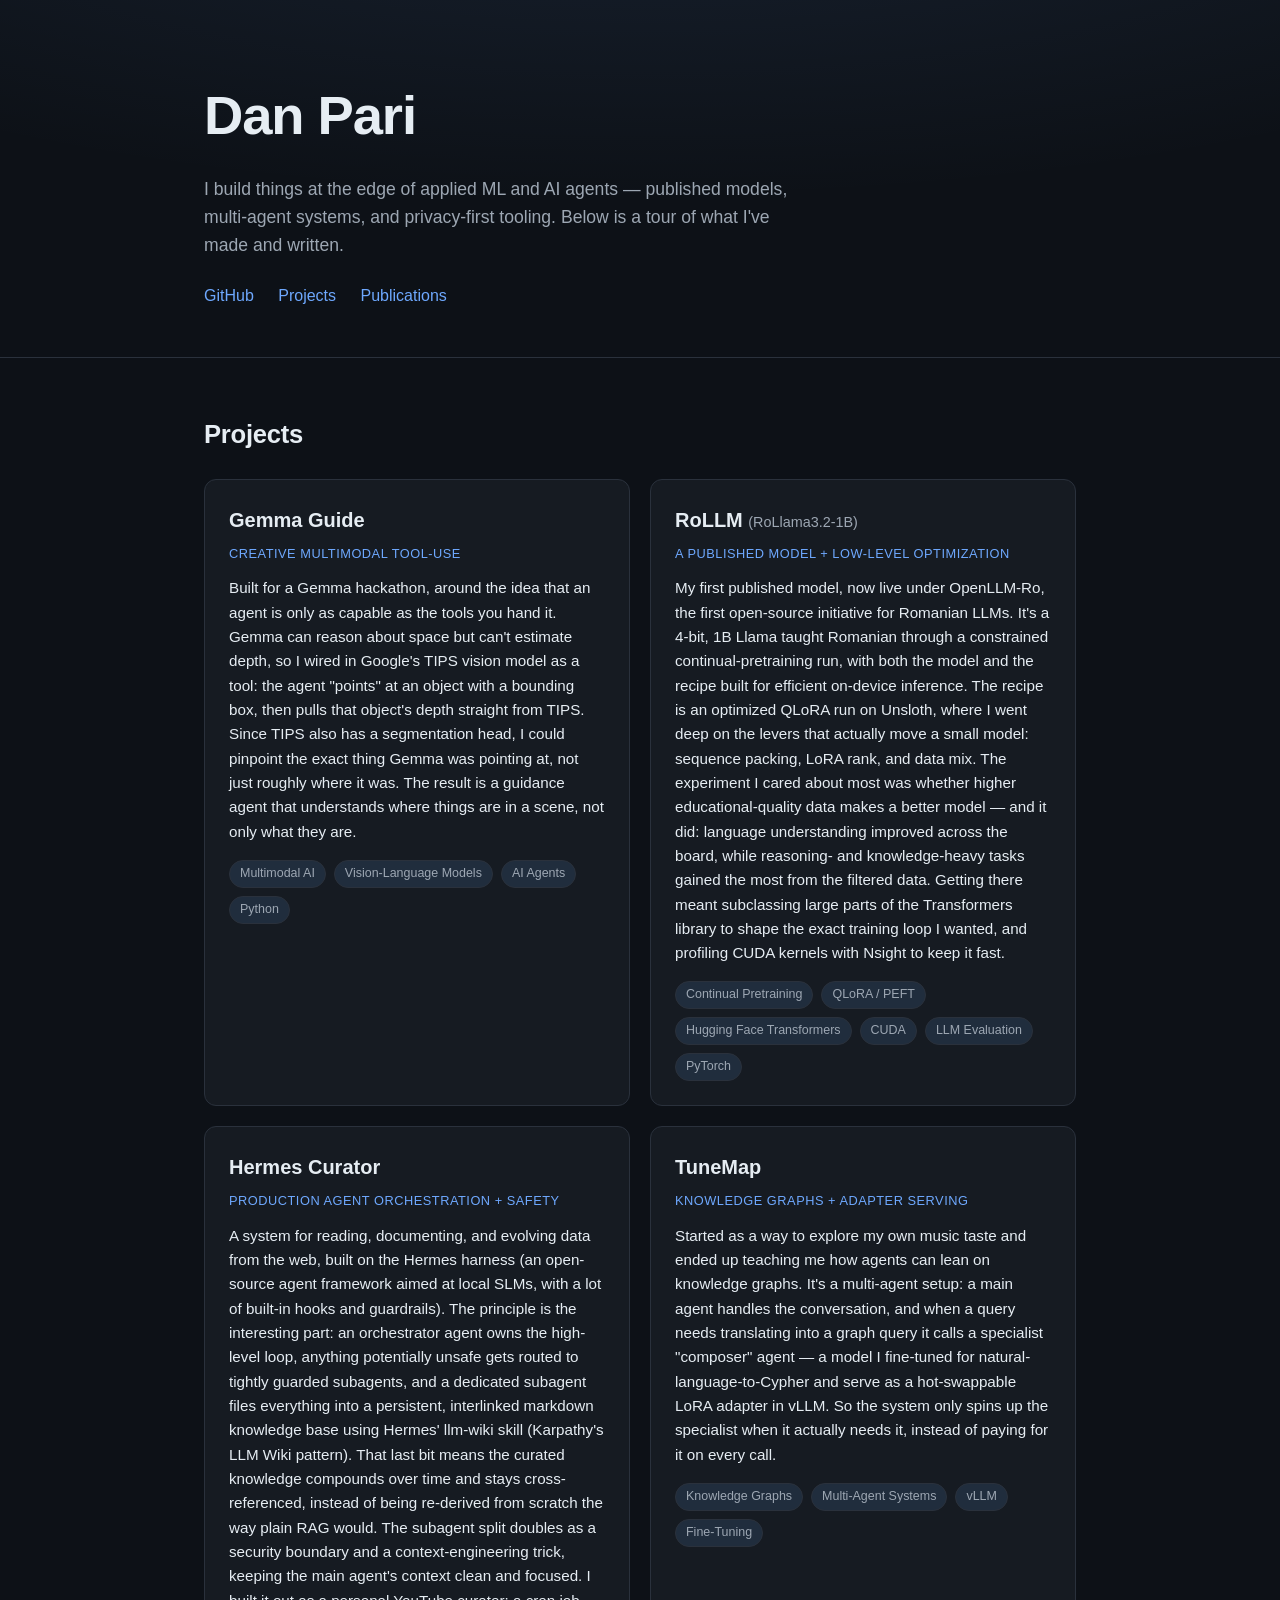
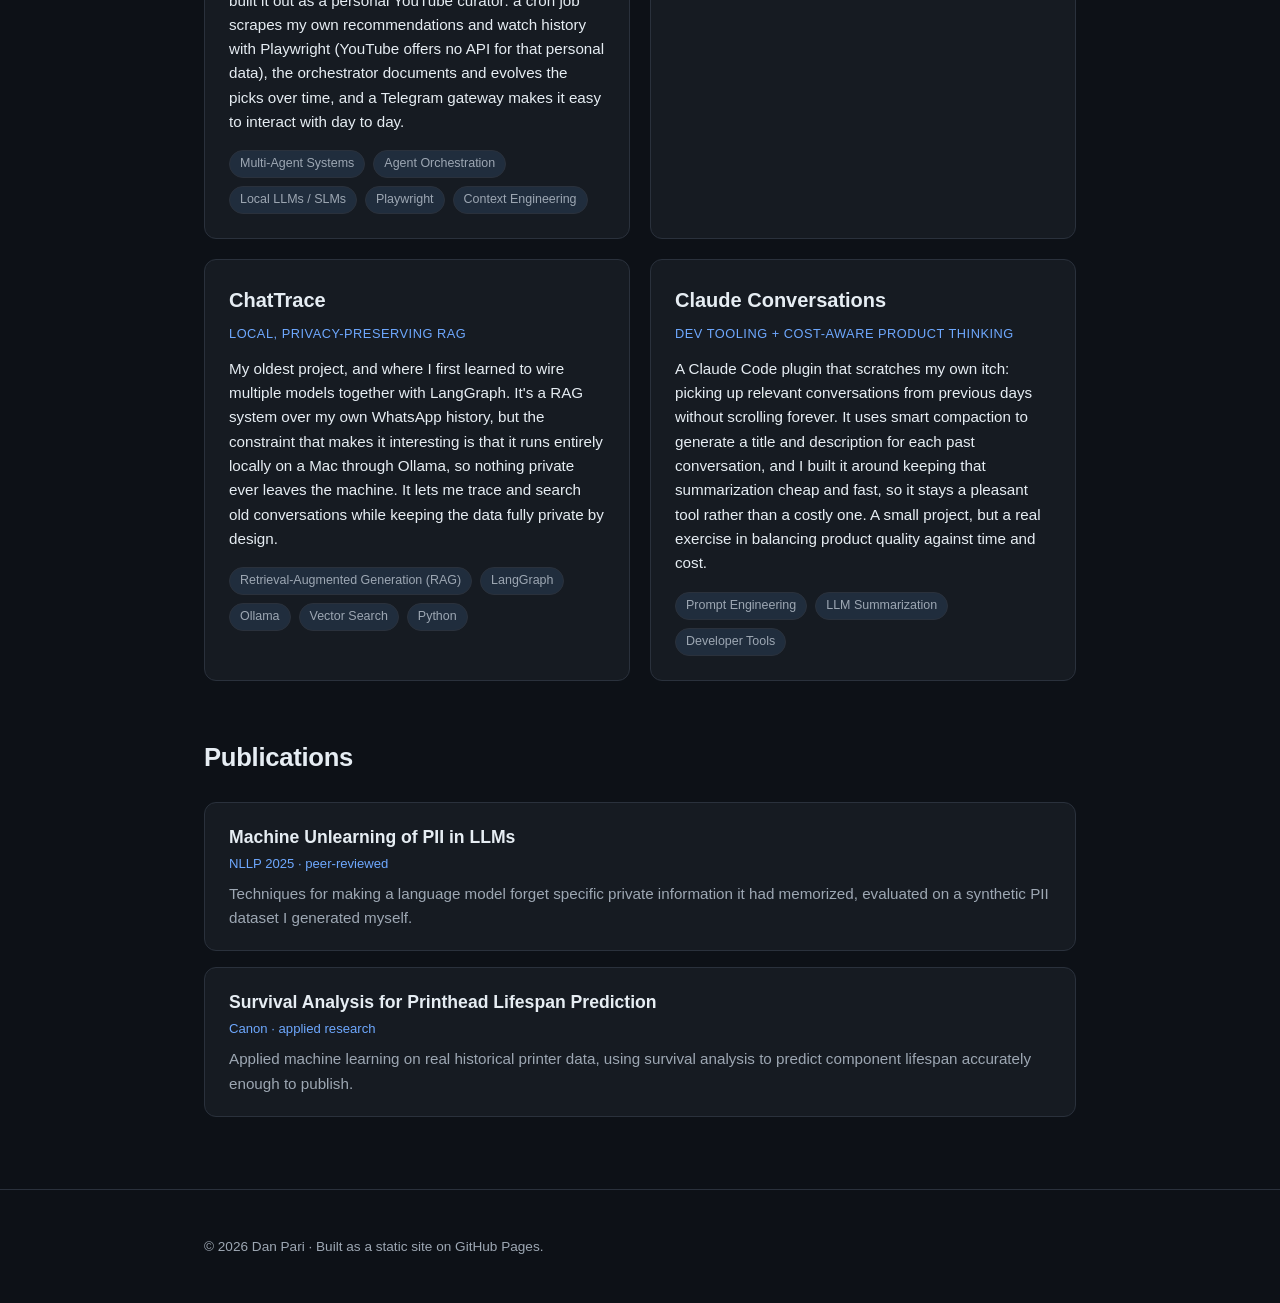
==== index.html @ 2c455055 "Add static GitHub Pages starter site Single-page projects site with header, 6 project cards, and pub" ====
<!doctype html>
<html lang="en">
<head>
  <meta charset="utf-8" />
  <meta name="viewport" content="width=device-width, initial-scale=1" />
  <title>Dan Pari — Projects</title>
  <meta name="description" content="Projects and publications in applied ML, LLMs, and AI agents by Dan Pari." />
  <link rel="preconnect" href="https://fonts.googleapis.com" />
  <link rel="stylesheet" href="style.css" />
</head>
<body>
  <header class="site-header">
    <div class="wrap">
      <h1 class="name">Dan Pari</h1>
      <p class="tagline">
        I build things at the edge of applied ML and AI agents — published models,
        multi-agent systems, and privacy-first tooling. Below is a tour of what I've
        made and written.
      </p>
      <nav class="links">
        <a href="https://github.com/paridanDKE">GitHub</a>
        <a href="#projects">Projects</a>
        <a href="#publications">Publications</a>
      </nav>
    </div>
  </header>

  <main class="wrap">
    <section id="projects">
      <h2 class="section-title">Projects</h2>
      <div class="grid">

        <article class="card">
          <div class="card-head">
            <h3>Gemma Guide</h3>
            <span class="beat">Creative multimodal tool-use</span>
          </div>
          <p>
            Built for a Gemma hackathon, around the idea that an agent is only as
            capable as the tools you hand it. Gemma can reason about space but can't
            estimate depth, so I wired in Google's TIPS vision model as a tool: the
            agent "points" at an object with a bounding box, then pulls that object's
            depth straight from TIPS. Since TIPS also has a segmentation head, I could
            pinpoint the exact thing Gemma was pointing at, not just roughly where it
            was. The result is a guidance agent that understands where things are in a
            scene, not only what they are.
          </p>
          <ul class="tags">
            <li>Multimodal AI</li>
            <li>Vision-Language Models</li>
            <li>AI Agents</li>
            <li>Python</li>
          </ul>
        </article>

        <article class="card">
          <div class="card-head">
            <h3>RoLLM <span class="sub">(RoLlama3.2-1B)</span></h3>
            <span class="beat">A published model + low-level optimization</span>
          </div>
          <p>
            My first published model, now live under OpenLLM-Ro, the first open-source
            initiative for Romanian LLMs. It's a 4-bit, 1B Llama taught Romanian
            through a constrained continual-pretraining run, with both the model and
            the recipe built for efficient on-device inference. The recipe is an
            optimized QLoRA run on Unsloth, where I went deep on the levers that
            actually move a small model: sequence packing, LoRA rank, and data mix.
            The experiment I cared about most was whether higher educational-quality
            data makes a better model — and it did: language understanding improved
            across the board, while reasoning- and knowledge-heavy tasks gained the
            most from the filtered data. Getting there meant subclassing large parts
            of the Transformers library to shape the exact training loop I wanted, and
            profiling CUDA kernels with Nsight to keep it fast.
          </p>
          <ul class="tags">
            <li>Continual Pretraining</li>
            <li>QLoRA / PEFT</li>
            <li>Hugging Face Transformers</li>
            <li>CUDA</li>
            <li>LLM Evaluation</li>
            <li>PyTorch</li>
          </ul>
        </article>

        <article class="card">
          <div class="card-head">
            <h3>Hermes Curator</h3>
            <span class="beat">Production agent orchestration + safety</span>
          </div>
          <p>
            A system for reading, documenting, and evolving data from the web, built
            on the Hermes harness (an open-source agent framework aimed at local SLMs,
            with a lot of built-in hooks and guardrails). The principle is the
            interesting part: an orchestrator agent owns the high-level loop, anything
            potentially unsafe gets routed to tightly guarded subagents, and a
            dedicated subagent files everything into a persistent, interlinked markdown
            knowledge base using Hermes' llm-wiki skill (Karpathy's LLM Wiki pattern).
            That last bit means the curated knowledge compounds over time and stays
            cross-referenced, instead of being re-derived from scratch the way plain
            RAG would. The subagent split doubles as a security boundary and a
            context-engineering trick, keeping the main agent's context clean and
            focused. I built it out as a personal YouTube curator: a cron job scrapes
            my own recommendations and watch history with Playwright (YouTube offers no
            API for that personal data), the orchestrator documents and evolves the
            picks over time, and a Telegram gateway makes it easy to interact with day
            to day.
          </p>
          <ul class="tags">
            <li>Multi-Agent Systems</li>
            <li>Agent Orchestration</li>
            <li>Local LLMs / SLMs</li>
            <li>Playwright</li>
            <li>Context Engineering</li>
          </ul>
        </article>

        <article class="card">
          <div class="card-head">
            <h3>TuneMap</h3>
            <span class="beat">Knowledge graphs + adapter serving</span>
          </div>
          <p>
            Started as a way to explore my own music taste and ended up teaching me how
            agents can lean on knowledge graphs. It's a multi-agent setup: a main agent
            handles the conversation, and when a query needs translating into a graph
            query it calls a specialist "composer" agent — a model I fine-tuned for
            natural-language-to-Cypher and serve as a hot-swappable LoRA adapter in
            vLLM. So the system only spins up the specialist when it actually needs it,
            instead of paying for it on every call.
          </p>
          <ul class="tags">
            <li>Knowledge Graphs</li>
            <li>Multi-Agent Systems</li>
            <li>vLLM</li>
            <li>Fine-Tuning</li>
          </ul>
        </article>

        <article class="card">
          <div class="card-head">
            <h3>ChatTrace</h3>
            <span class="beat">Local, privacy-preserving RAG</span>
          </div>
          <p>
            My oldest project, and where I first learned to wire multiple models
            together with LangGraph. It's a RAG system over my own WhatsApp history,
            but the constraint that makes it interesting is that it runs entirely
            locally on a Mac through Ollama, so nothing private ever leaves the
            machine. It lets me trace and search old conversations while keeping the
            data fully private by design.
          </p>
          <ul class="tags">
            <li>Retrieval-Augmented Generation (RAG)</li>
            <li>LangGraph</li>
            <li>Ollama</li>
            <li>Vector Search</li>
            <li>Python</li>
          </ul>
        </article>

        <article class="card">
          <div class="card-head">
            <h3>Claude Conversations</h3>
            <span class="beat">Dev tooling + cost-aware product thinking</span>
          </div>
          <p>
            A Claude Code plugin that scratches my own itch: picking up relevant
            conversations from previous days without scrolling forever. It uses smart
            compaction to generate a title and description for each past conversation,
            and I built it around keeping that summarization cheap and fast, so it
            stays a pleasant tool rather than a costly one. A small project, but a real
            exercise in balancing product quality against time and cost.
          </p>
          <ul class="tags">
            <li>Prompt Engineering</li>
            <li>LLM Summarization</li>
            <li>Developer Tools</li>
          </ul>
        </article>

      </div>
    </section>

    <section id="publications">
      <h2 class="section-title">Publications</h2>
      <div class="pub-list">
        <article class="pub">
          <h3>Machine Unlearning of PII in LLMs</h3>
          <span class="venue">NLLP 2025 · peer-reviewed</span>
          <p>
            Techniques for making a language model forget specific private information
            it had memorized, evaluated on a synthetic PII dataset I generated myself.
          </p>
        </article>
        <article class="pub">
          <h3>Survival Analysis for Printhead Lifespan Prediction</h3>
          <span class="venue">Canon · applied research</span>
          <p>
            Applied machine learning on real historical printer data, using survival
            analysis to predict component lifespan accurately enough to publish.
          </p>
        </article>
      </div>
    </section>
  </main>

  <footer class="site-footer">
    <div class="wrap">
      <p>© <span id="year"></span> Dan Pari · Built as a static site on GitHub Pages.</p>
    </div>
  </footer>

  <script>
    document.getElementById("year").textContent = new Date().getFullYear();
  </script>
</body>
</html>
---- style.css ----
:root {
  --bg: #0d1117;
  --surface: #161b22;
  --surface-hover: #1c232c;
  --border: #2a313c;
  --text: #e6edf3;
  --muted: #9da7b3;
  --accent: #6ea8fe;
  --accent-soft: rgba(110, 168, 254, 0.12);
  --radius: 12px;
  --maxw: 920px;
}

* { box-sizing: border-box; }

html { scroll-behavior: smooth; }

body {
  margin: 0;
  background: var(--bg);
  color: var(--text);
  font-family: -apple-system, BlinkMacSystemFont, "Segoe UI", Roboto, Helvetica,
    Arial, sans-serif;
  line-height: 1.6;
  -webkit-font-smoothing: antialiased;
}

.wrap {
  max-width: var(--maxw);
  margin: 0 auto;
  padding: 0 24px;
}

/* Header */
.site-header {
  padding: 72px 0 48px;
  border-bottom: 1px solid var(--border);
  background: radial-gradient(
    1200px 400px at 50% -200px,
    var(--accent-soft),
    transparent
  );
}

.name {
  font-size: clamp(2.2rem, 6vw, 3.4rem);
  margin: 0 0 16px;
  letter-spacing: -0.02em;
}

.tagline {
  font-size: 1.1rem;
  color: var(--muted);
  max-width: 60ch;
  margin: 0 0 24px;
}

.links a {
  color: var(--accent);
  text-decoration: none;
  margin-right: 20px;
  font-weight: 500;
  border-bottom: 1px solid transparent;
  transition: border-color 0.15s;
}
.links a:hover { border-color: var(--accent); }

/* Sections */
.section-title {
  font-size: 1.6rem;
  margin: 56px 0 24px;
  letter-spacing: -0.01em;
}

/* Project grid */
.grid {
  display: grid;
  grid-template-columns: repeat(auto-fill, minmax(380px, 1fr));
  gap: 20px;
}

.card {
  background: var(--surface);
  border: 1px solid var(--border);
  border-radius: var(--radius);
  padding: 24px;
  transition: transform 0.15s, border-color 0.15s, background 0.15s;
}
.card:hover {
  transform: translateY(-3px);
  border-color: var(--accent);
  background: var(--surface-hover);
}

.card-head h3 {
  margin: 0 0 4px;
  font-size: 1.25rem;
}
.card-head h3 .sub {
  font-weight: 400;
  color: var(--muted);
  font-size: 0.9rem;
}

.beat {
  display: inline-block;
  font-size: 0.8rem;
  color: var(--accent);
  text-transform: uppercase;
  letter-spacing: 0.04em;
  margin-bottom: 12px;
}

.card p {
  font-size: 0.95rem;
  color: var(--text);
  margin: 0 0 16px;
}

.tags {
  list-style: none;
  padding: 0;
  margin: 0;
  display: flex;
  flex-wrap: wrap;
  gap: 8px;
}
.tags li {
  font-size: 0.78rem;
  color: var(--muted);
  background: var(--accent-soft);
  border: 1px solid var(--border);
  padding: 3px 10px;
  border-radius: 999px;
}

/* Publications */
.pub-list {
  display: flex;
  flex-direction: column;
  gap: 16px;
}
.pub {
  background: var(--surface);
  border: 1px solid var(--border);
  border-radius: var(--radius);
  padding: 20px 24px;
}
.pub h3 { margin: 0 0 2px; font-size: 1.1rem; }
.venue {
  display: block;
  font-size: 0.82rem;
  color: var(--accent);
  margin-bottom: 8px;
}
.pub p { margin: 0; font-size: 0.95rem; color: var(--muted); }

/* Footer */
.site-footer {
  margin-top: 72px;
  padding: 32px 0;
  border-top: 1px solid var(--border);
  color: var(--muted);
  font-size: 0.85rem;
}

@media (max-width: 640px) {
  .grid { grid-template-columns: 1fr; }
  .site-header { padding: 48px 0 32px; }
}
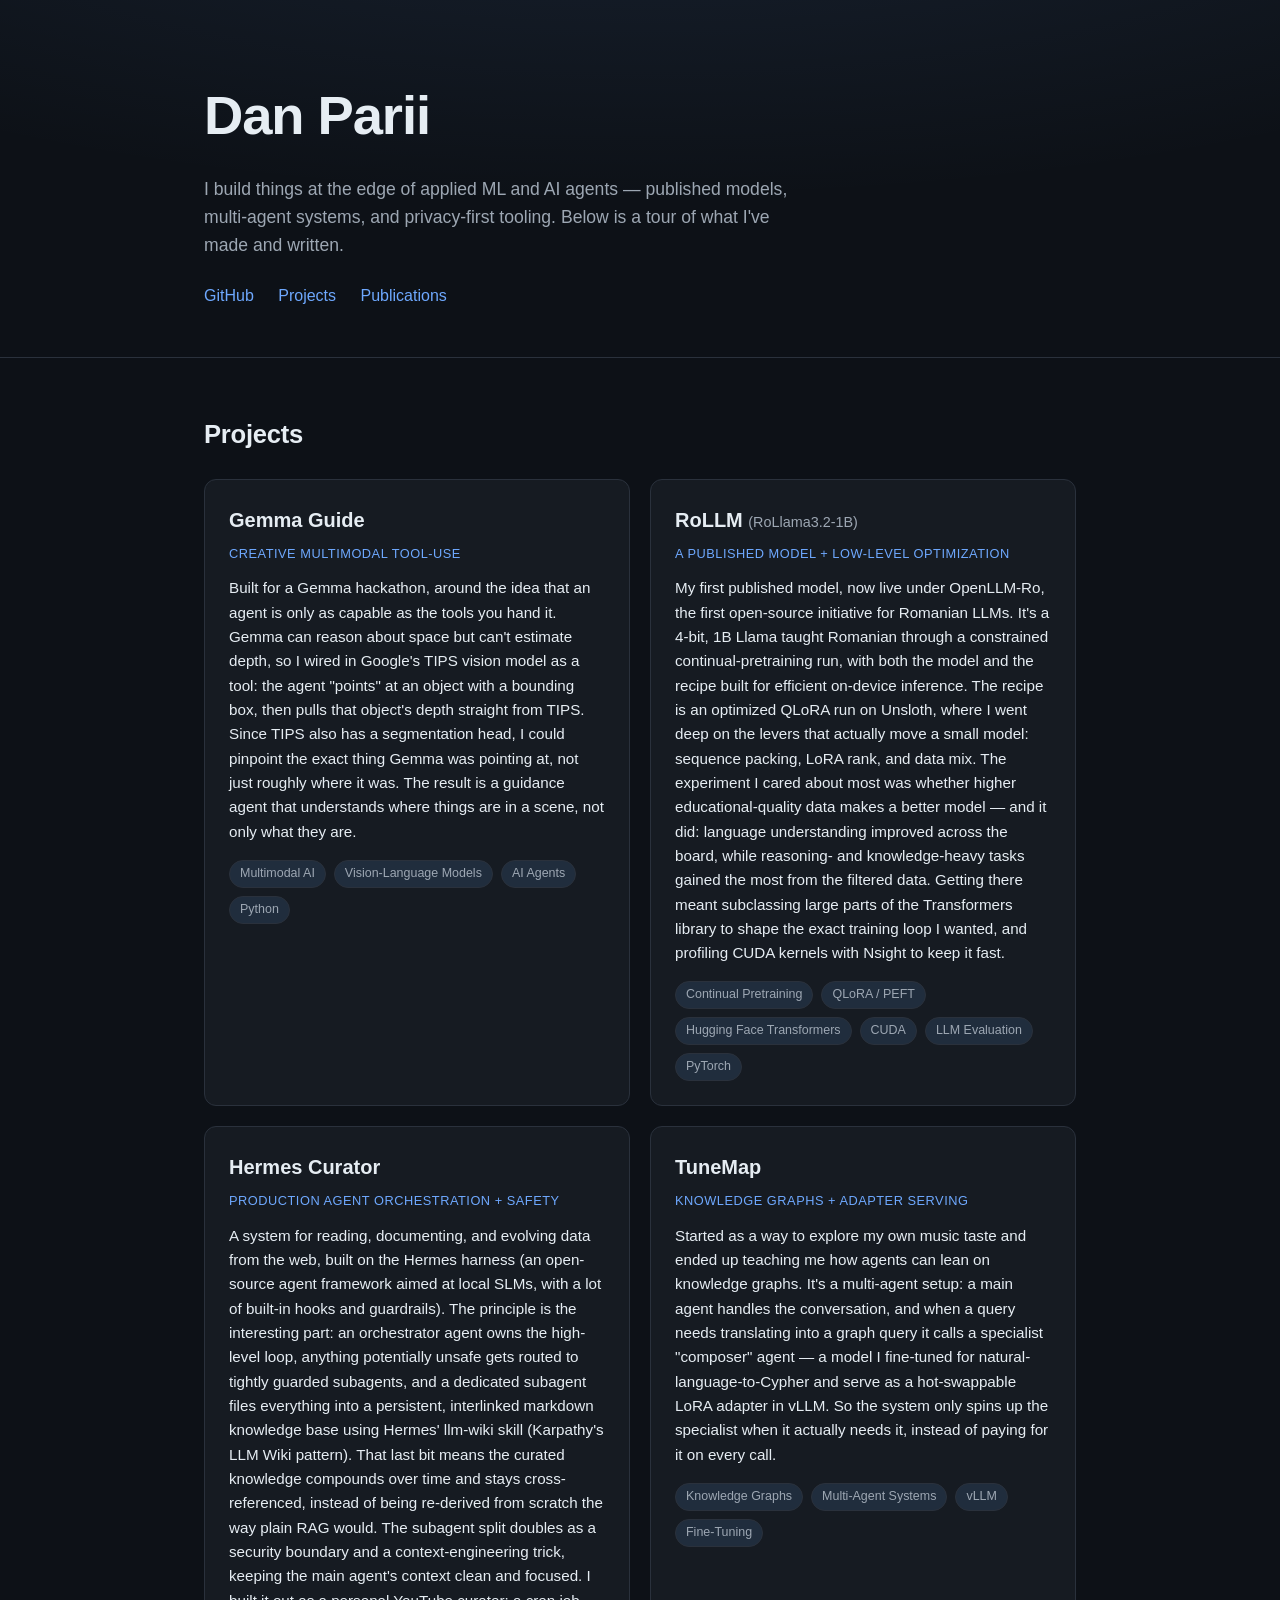
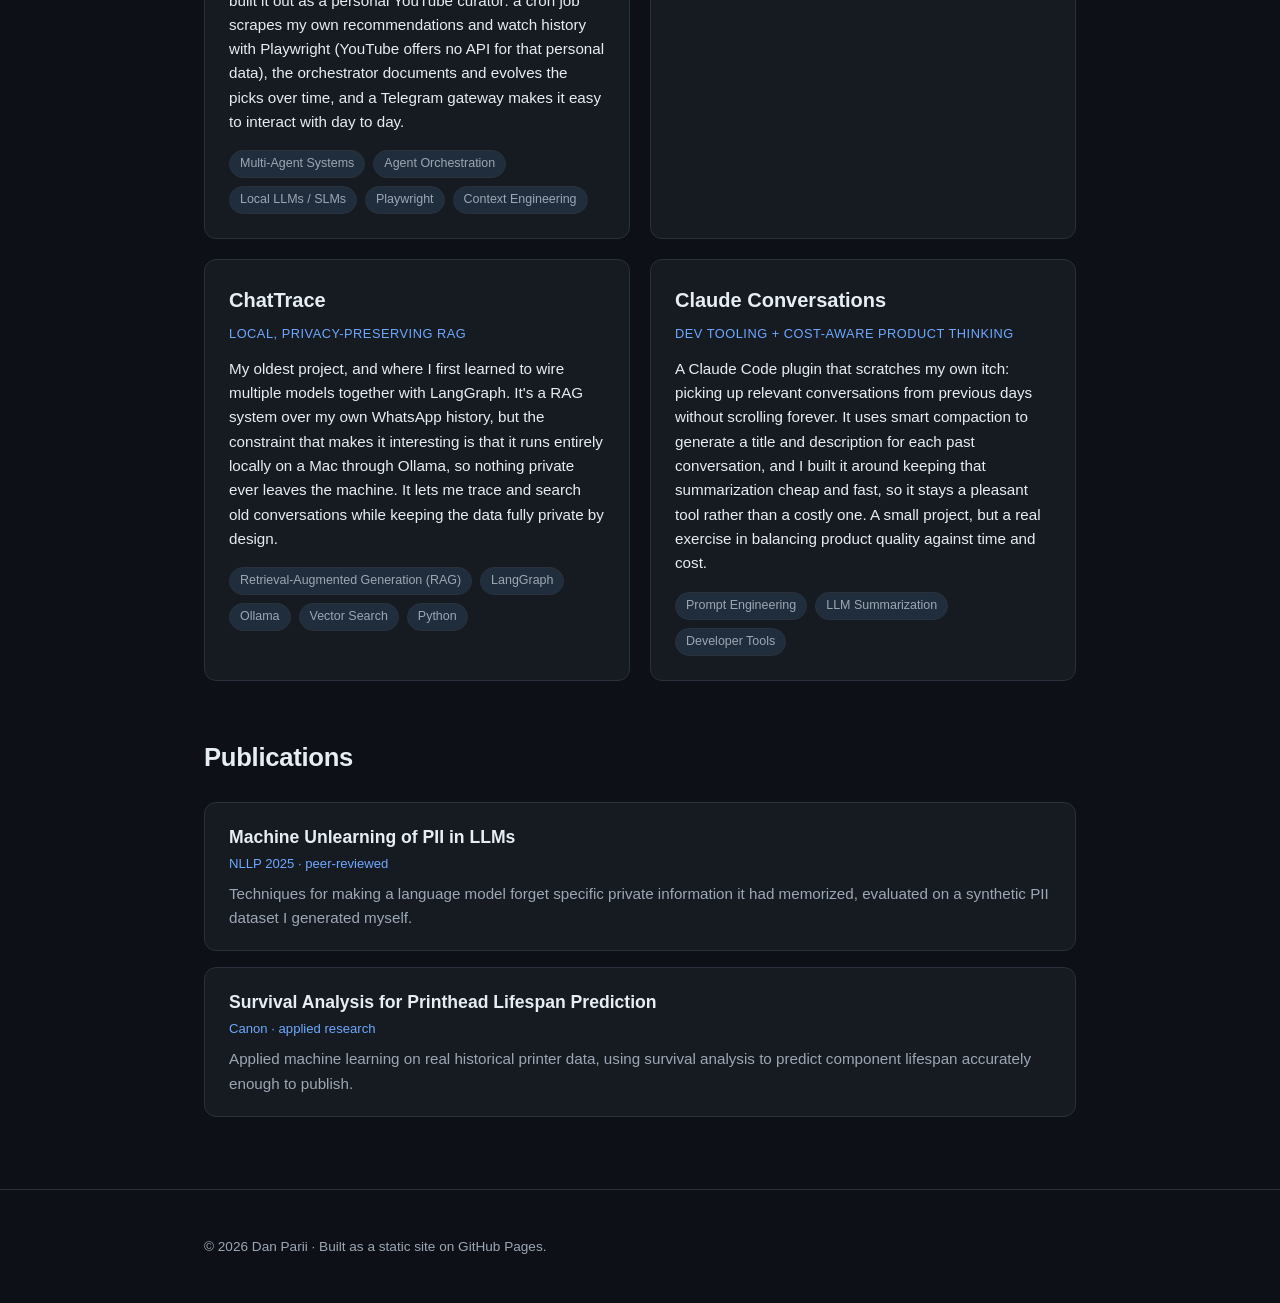
==== commit 90d28777: "." ====
--- a/index.html
+++ b/index.html
@@ -3,22 +3,22 @@
 <head>
   <meta charset="utf-8" />
   <meta name="viewport" content="width=device-width, initial-scale=1" />
-  <title>Dan Pari — Projects</title>
-  <meta name="description" content="Projects and publications in applied ML, LLMs, and AI agents by Dan Pari." />
+  <title>Dan Parii — Projects</title>
+  <meta name="description" content="Projects and publications in applied ML, LLMs, and AI agents by Dan Parii." />
   <link rel="preconnect" href="https://fonts.googleapis.com" />
   <link rel="stylesheet" href="style.css" />
 </head>
 <body>
   <header class="site-header">
     <div class="wrap">
-      <h1 class="name">Dan Pari</h1>
+      <h1 class="name">Dan Parii</h1>
       <p class="tagline">
         I build things at the edge of applied ML and AI agents — published models,
         multi-agent systems, and privacy-first tooling. Below is a tour of what I've
         made and written.
       </p>
       <nav class="links">
-        <a href="https://github.com/paridanDKE">GitHub</a>
+        <a href="https://github.com/pariidanDKE">GitHub</a>
         <a href="#projects">Projects</a>
         <a href="#publications">Publications</a>
       </nav>
@@ -206,7 +206,7 @@
 
   <footer class="site-footer">
     <div class="wrap">
-      <p>© <span id="year"></span> Dan Pari · Built as a static site on GitHub Pages.</p>
+      <p>© <span id="year"></span> Dan Parii · Built as a static site on GitHub Pages.</p>
     </div>
   </footer>
 
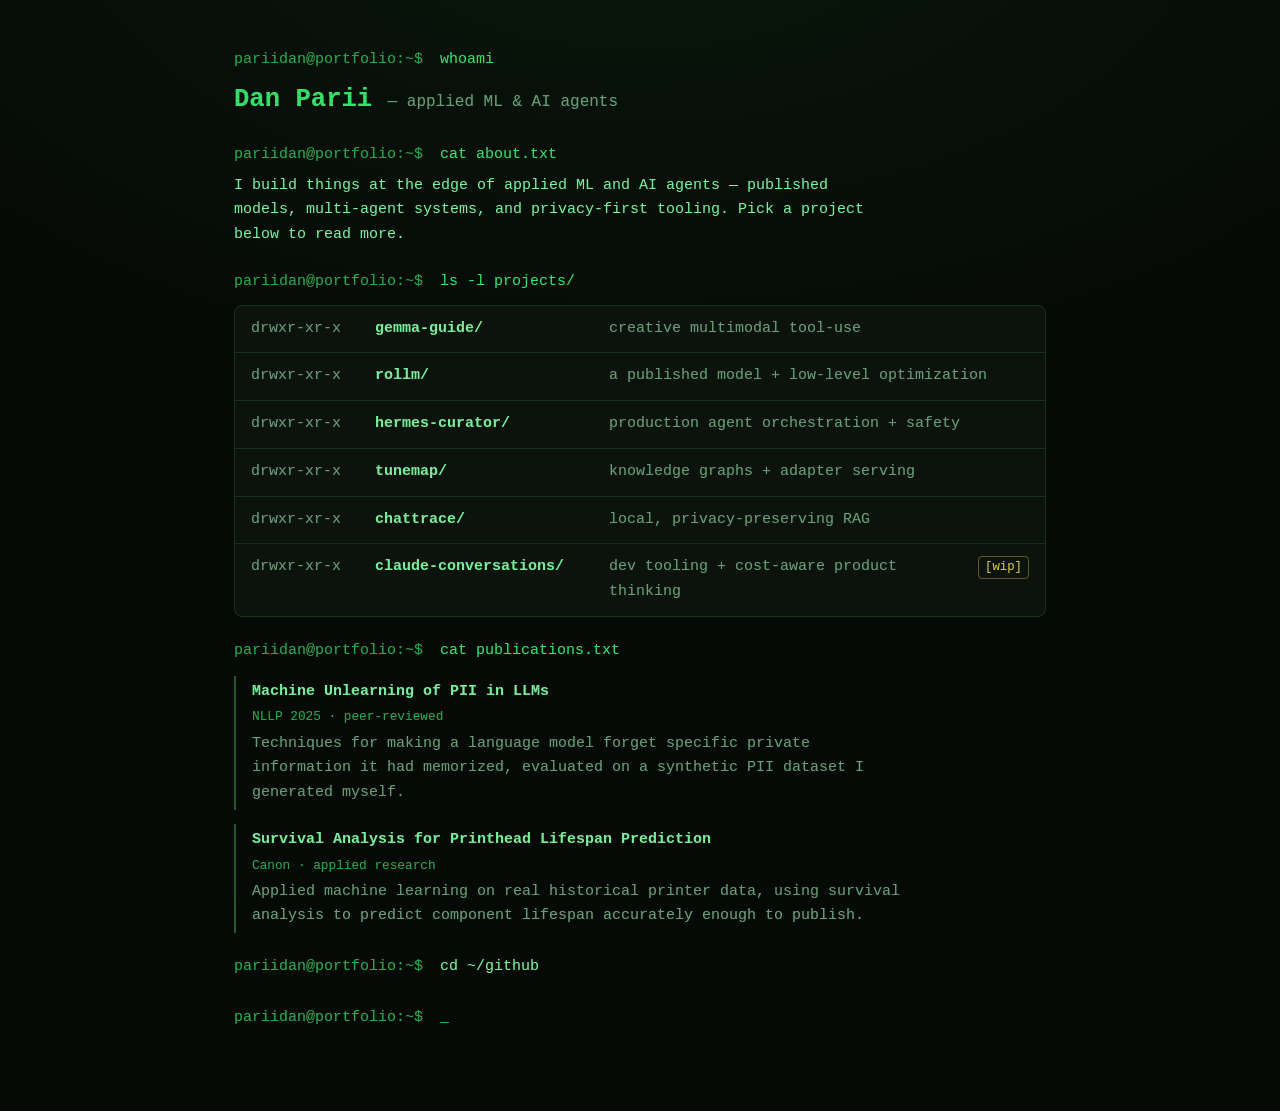
==== commit a485c426: "- v1 personal website" ====
--- a/index.html
+++ b/index.html
@@ -3,215 +3,61 @@
 <head>
   <meta charset="utf-8" />
   <meta name="viewport" content="width=device-width, initial-scale=1" />
-  <title>Dan Parii — Projects</title>
+  <title>Dan Parii — ~/projects</title>
   <meta name="description" content="Projects and publications in applied ML, LLMs, and AI agents by Dan Parii." />
-  <link rel="preconnect" href="https://fonts.googleapis.com" />
   <link rel="stylesheet" href="style.css" />
 </head>
-<body>
-  <header class="site-header">
-    <div class="wrap">
-      <h1 class="name">Dan Parii</h1>
-      <p class="tagline">
-        I build things at the edge of applied ML and AI agents — published models,
-        multi-agent systems, and privacy-first tooling. Below is a tour of what I've
-        made and written.
-      </p>
-      <nav class="links">
-        <a href="https://github.com/pariidanDKE">GitHub</a>
-        <a href="#projects">Projects</a>
-        <a href="#publications">Publications</a>
-      </nav>
+<body class="crt">
+  <div class="scanlines" aria-hidden="true"></div>
+
+<main class="terminal">
+
+  <div class="term-line"><span class="prompt">pariidan@portfolio:~$</span> whoami</div>
+  <div class="term-out name">Dan Parii <span class="muted">&mdash; applied ML &amp; AI agents</span></div>
+
+  <div class="term-line"><span class="prompt">pariidan@portfolio:~$</span> cat about.txt</div>
+  <div class="term-out">I build things at the edge of applied ML and AI agents &mdash; published
+  models, multi-agent systems, and privacy-first tooling. Pick a project below to read more.</div>
+
+  <div class="term-line"><span class="prompt">pariidan@portfolio:~$</span> ls -l projects/</div>
+  <div class="listing">
+    <a class="entry" href="projects/gemma-guide.html">
+      <span class="perm">drwxr-xr-x</span><span class="dir">gemma-guide/</span><span class="beat">creative multimodal tool-use</span>
+    </a>
+    <a class="entry" href="projects/rollm.html">
+      <span class="perm">drwxr-xr-x</span><span class="dir">rollm/</span><span class="beat">a published model + low-level optimization</span>
+    </a>
+    <a class="entry" href="projects/hermes-curator.html">
+      <span class="perm">drwxr-xr-x</span><span class="dir">hermes-curator/</span><span class="beat">production agent orchestration + safety</span>
+    </a>
+    <a class="entry" href="projects/tunemap.html">
+      <span class="perm">drwxr-xr-x</span><span class="dir">tunemap/</span><span class="beat">knowledge graphs + adapter serving</span>
+    </a>
+    <a class="entry" href="projects/chattrace.html">
+      <span class="perm">drwxr-xr-x</span><span class="dir">chattrace/</span><span class="beat">local, privacy-preserving RAG</span>
+    </a>
+    <a class="entry" href="projects/claude-conversations.html">
+      <span class="perm">drwxr-xr-x</span><span class="dir">claude-conversations/</span><span class="beat">dev tooling + cost-aware product thinking</span><span class="wip">[wip]</span>
+    </a>
+  </div>
+
+  <div class="term-line"><span class="prompt">pariidan@portfolio:~$</span> cat publications.txt</div>
+  <div class="pubs">
+    <div class="pub">
+      <div class="pub-title"><a href="https://github.com/pariidanDKE/Toward-Practical-PII-Unlearning">Machine Unlearning of PII in LLMs</a></div>
+      <div class="pub-venue">NLLP 2025 · peer-reviewed</div>
+      <div class="pub-desc">Techniques for making a language model forget specific private information it had memorized, evaluated on a synthetic PII dataset I generated myself.</div>
     </div>
-  </header>
+    <div class="pub">
+      <div class="pub-title">Survival Analysis for Printhead Lifespan Prediction</div>
+      <div class="pub-venue">Canon · applied research</div>
+      <div class="pub-desc">Applied machine learning on real historical printer data, using survival analysis to predict component lifespan accurately enough to publish.</div>
+    </div>
+  </div>
 
-  <main class="wrap">
-    <section id="projects">
-      <h2 class="section-title">Projects</h2>
-      <div class="grid">
+  <div class="term-line"><span class="prompt">pariidan@portfolio:~$</span> <a class="ext" href="https://github.com/pariidanDKE">cd ~/github</a></div>
+  <div class="term-line cursor"><span class="prompt">pariidan@portfolio:~$</span> <span class="blink">_</span></div>
 
-        <article class="card">
-          <div class="card-head">
-            <h3>Gemma Guide</h3>
-            <span class="beat">Creative multimodal tool-use</span>
-          </div>
-          <p>
-            Built for a Gemma hackathon, around the idea that an agent is only as
-            capable as the tools you hand it. Gemma can reason about space but can't
-            estimate depth, so I wired in Google's TIPS vision model as a tool: the
-            agent "points" at an object with a bounding box, then pulls that object's
-            depth straight from TIPS. Since TIPS also has a segmentation head, I could
-            pinpoint the exact thing Gemma was pointing at, not just roughly where it
-            was. The result is a guidance agent that understands where things are in a
-            scene, not only what they are.
-          </p>
-          <ul class="tags">
-            <li>Multimodal AI</li>
-            <li>Vision-Language Models</li>
-            <li>AI Agents</li>
-            <li>Python</li>
-          </ul>
-        </article>
-
-        <article class="card">
-          <div class="card-head">
-            <h3>RoLLM <span class="sub">(RoLlama3.2-1B)</span></h3>
-            <span class="beat">A published model + low-level optimization</span>
-          </div>
-          <p>
-            My first published model, now live under OpenLLM-Ro, the first open-source
-            initiative for Romanian LLMs. It's a 4-bit, 1B Llama taught Romanian
-            through a constrained continual-pretraining run, with both the model and
-            the recipe built for efficient on-device inference. The recipe is an
-            optimized QLoRA run on Unsloth, where I went deep on the levers that
-            actually move a small model: sequence packing, LoRA rank, and data mix.
-            The experiment I cared about most was whether higher educational-quality
-            data makes a better model — and it did: language understanding improved
-            across the board, while reasoning- and knowledge-heavy tasks gained the
-            most from the filtered data. Getting there meant subclassing large parts
-            of the Transformers library to shape the exact training loop I wanted, and
-            profiling CUDA kernels with Nsight to keep it fast.
-          </p>
-          <ul class="tags">
-            <li>Continual Pretraining</li>
-            <li>QLoRA / PEFT</li>
-            <li>Hugging Face Transformers</li>
-            <li>CUDA</li>
-            <li>LLM Evaluation</li>
-            <li>PyTorch</li>
-          </ul>
-        </article>
-
-        <article class="card">
-          <div class="card-head">
-            <h3>Hermes Curator</h3>
-            <span class="beat">Production agent orchestration + safety</span>
-          </div>
-          <p>
-            A system for reading, documenting, and evolving data from the web, built
-            on the Hermes harness (an open-source agent framework aimed at local SLMs,
-            with a lot of built-in hooks and guardrails). The principle is the
-            interesting part: an orchestrator agent owns the high-level loop, anything
-            potentially unsafe gets routed to tightly guarded subagents, and a
-            dedicated subagent files everything into a persistent, interlinked markdown
-            knowledge base using Hermes' llm-wiki skill (Karpathy's LLM Wiki pattern).
-            That last bit means the curated knowledge compounds over time and stays
-            cross-referenced, instead of being re-derived from scratch the way plain
-            RAG would. The subagent split doubles as a security boundary and a
-            context-engineering trick, keeping the main agent's context clean and
-            focused. I built it out as a personal YouTube curator: a cron job scrapes
-            my own recommendations and watch history with Playwright (YouTube offers no
-            API for that personal data), the orchestrator documents and evolves the
-            picks over time, and a Telegram gateway makes it easy to interact with day
-            to day.
-          </p>
-          <ul class="tags">
-            <li>Multi-Agent Systems</li>
-            <li>Agent Orchestration</li>
-            <li>Local LLMs / SLMs</li>
-            <li>Playwright</li>
-            <li>Context Engineering</li>
-          </ul>
-        </article>
-
-        <article class="card">
-          <div class="card-head">
-            <h3>TuneMap</h3>
-            <span class="beat">Knowledge graphs + adapter serving</span>
-          </div>
-          <p>
-            Started as a way to explore my own music taste and ended up teaching me how
-            agents can lean on knowledge graphs. It's a multi-agent setup: a main agent
-            handles the conversation, and when a query needs translating into a graph
-            query it calls a specialist "composer" agent — a model I fine-tuned for
-            natural-language-to-Cypher and serve as a hot-swappable LoRA adapter in
-            vLLM. So the system only spins up the specialist when it actually needs it,
-            instead of paying for it on every call.
-          </p>
-          <ul class="tags">
-            <li>Knowledge Graphs</li>
-            <li>Multi-Agent Systems</li>
-            <li>vLLM</li>
-            <li>Fine-Tuning</li>
-          </ul>
-        </article>
-
-        <article class="card">
-          <div class="card-head">
-            <h3>ChatTrace</h3>
-            <span class="beat">Local, privacy-preserving RAG</span>
-          </div>
-          <p>
-            My oldest project, and where I first learned to wire multiple models
-            together with LangGraph. It's a RAG system over my own WhatsApp history,
-            but the constraint that makes it interesting is that it runs entirely
-            locally on a Mac through Ollama, so nothing private ever leaves the
-            machine. It lets me trace and search old conversations while keeping the
-            data fully private by design.
-          </p>
-          <ul class="tags">
-            <li>Retrieval-Augmented Generation (RAG)</li>
-            <li>LangGraph</li>
-            <li>Ollama</li>
-            <li>Vector Search</li>
-            <li>Python</li>
-          </ul>
-        </article>
-
-        <article class="card">
-          <div class="card-head">
-            <h3>Claude Conversations</h3>
-            <span class="beat">Dev tooling + cost-aware product thinking</span>
-          </div>
-          <p>
-            A Claude Code plugin that scratches my own itch: picking up relevant
-            conversations from previous days without scrolling forever. It uses smart
-            compaction to generate a title and description for each past conversation,
-            and I built it around keeping that summarization cheap and fast, so it
-            stays a pleasant tool rather than a costly one. A small project, but a real
-            exercise in balancing product quality against time and cost.
-          </p>
-          <ul class="tags">
-            <li>Prompt Engineering</li>
-            <li>LLM Summarization</li>
-            <li>Developer Tools</li>
-          </ul>
-        </article>
-
-      </div>
-    </section>
-
-    <section id="publications">
-      <h2 class="section-title">Publications</h2>
-      <div class="pub-list">
-        <article class="pub">
-          <h3>Machine Unlearning of PII in LLMs</h3>
-          <span class="venue">NLLP 2025 · peer-reviewed</span>
-          <p>
-            Techniques for making a language model forget specific private information
-            it had memorized, evaluated on a synthetic PII dataset I generated myself.
-          </p>
-        </article>
-        <article class="pub">
-          <h3>Survival Analysis for Printhead Lifespan Prediction</h3>
-          <span class="venue">Canon · applied research</span>
-          <p>
-            Applied machine learning on real historical printer data, using survival
-            analysis to predict component lifespan accurately enough to publish.
-          </p>
-        </article>
-      </div>
-    </section>
-  </main>
-
-  <footer class="site-footer">
-    <div class="wrap">
-      <p>© <span id="year"></span> Dan Parii · Built as a static site on GitHub Pages.</p>
-    </div>
-  </footer>
-
-  <script>
-    document.getElementById("year").textContent = new Date().getFullYear();
-  </script>
+</main>
 </body>
 </html>
--- a/style.css
+++ b/style.css
@@ -1,170 +1,280 @@
+/* ============================================================
+   Terminal + modern portfolio — Dan Parii
+   Landing: green CRT terminal.  Project pages: dark & readable.
+   ============================================================ */
+
 :root {
-  --bg: #0d1117;
-  --surface: #161b22;
-  --surface-hover: #1c232c;
-  --border: #2a313c;
-  --text: #e6edf3;
-  --muted: #9da7b3;
-  --accent: #6ea8fe;
-  --accent-soft: rgba(110, 168, 254, 0.12);
-  --radius: 12px;
-  --maxw: 920px;
+  --bg: #060a06;
+  --bg-soft: #0c130c;
+  --panel: #0e160e;
+  --border: #16321b;
+  --border-bright: #1f5a2b;
+  --green: #36e36b;          /* primary terminal green */
+  --green-dim: #2aa84f;
+  --green-soft: #7ef0a0;
+  --text: #c9f0d4;           /* readable body on project pages */
+  --muted: #6f9c7c;
+  --amber: #e3c84a;
+  --mono: ui-monospace, "SF Mono", SFMono-Regular, "JetBrains Mono", Menlo,
+    Consolas, "Liberation Mono", monospace;
+  --sans: ui-sans-serif, -apple-system, BlinkMacSystemFont, "Segoe UI", Roboto,
+    Helvetica, Arial, sans-serif;
+  --maxw: 860px;
 }
 
 * { box-sizing: border-box; }
-
 html { scroll-behavior: smooth; }
 
 body {
   margin: 0;
-  background: var(--bg);
-  color: var(--text);
-  font-family: -apple-system, BlinkMacSystemFont, "Segoe UI", Roboto, Helvetica,
-    Arial, sans-serif;
-  line-height: 1.6;
+  background:
+    radial-gradient(900px 500px at 50% -10%, rgba(54, 227, 107, 0.06), transparent),
+    var(--bg);
+  color: var(--green);
+  font-family: var(--mono);
+  font-size: 15px;
+  line-height: 1.65;
   -webkit-font-smoothing: antialiased;
-}
-
-.wrap {
+  min-height: 100vh;
+}
+
+a { color: var(--green-soft); text-decoration: none; }
+a:hover { color: #fff; }
+
+/* ---- CRT scanline overlay (subtle) ---- */
+.scanlines {
+  pointer-events: none;
+  position: fixed;
+  inset: 0;
+  z-index: 50;
+  background: repeating-linear-gradient(
+    to bottom,
+    rgba(0, 0, 0, 0) 0,
+    rgba(0, 0, 0, 0) 2px,
+    rgba(0, 0, 0, 0.18) 3px,
+    rgba(0, 0, 0, 0) 4px
+  );
+  mix-blend-mode: multiply;
+  opacity: 0.5;
+}
+.crt { text-shadow: 0 0 1px rgba(54, 227, 107, 0.25); }
+
+@media (prefers-reduced-motion: no-preference) {
+  .blink { animation: blink 1.1s steps(1) infinite; }
+}
+@keyframes blink { 50% { opacity: 0; } }
+
+/* ============================================================
+   LANDING — terminal
+   ============================================================ */
+.terminal {
   max-width: var(--maxw);
   margin: 0 auto;
-  padding: 0 24px;
-}
-
-/* Header */
-.site-header {
-  padding: 72px 0 48px;
+  padding: 48px 24px 80px;
+}
+
+.term-line { margin-top: 22px; word-break: break-word; }
+.term-line:first-child { margin-top: 0; }
+.prompt { color: var(--green-dim); margin-right: 8px; user-select: none; }
+.term-out { color: var(--green-soft); margin: 6px 0 0; max-width: 70ch; }
+.term-out.name { font-size: 1.6rem; font-weight: 700; color: var(--green); }
+.muted { color: var(--muted); font-weight: 400; font-size: 1rem; }
+
+/* project listing (ls -l) */
+.listing {
+  margin-top: 10px;
+  border: 1px solid var(--border);
+  border-radius: 8px;
+  background: var(--bg-soft);
+  overflow: hidden;
+}
+.entry {
+  display: grid;
+  grid-template-columns: 110px minmax(150px, 220px) 1fr auto;
+  gap: 14px;
+  align-items: baseline;
+  padding: 11px 16px;
   border-bottom: 1px solid var(--border);
-  background: radial-gradient(
-    1200px 400px at 50% -200px,
-    var(--accent-soft),
-    transparent
-  );
-}
-
-.name {
-  font-size: clamp(2.2rem, 6vw, 3.4rem);
-  margin: 0 0 16px;
-  letter-spacing: -0.02em;
-}
-
-.tagline {
-  font-size: 1.1rem;
-  color: var(--muted);
-  max-width: 60ch;
-  margin: 0 0 24px;
-}
-
-.links a {
-  color: var(--accent);
-  text-decoration: none;
-  margin-right: 20px;
-  font-weight: 500;
-  border-bottom: 1px solid transparent;
-  transition: border-color 0.15s;
-}
-.links a:hover { border-color: var(--accent); }
-
-/* Sections */
-.section-title {
-  font-size: 1.6rem;
-  margin: 56px 0 24px;
+  color: var(--green);
+  transition: background 0.12s, color 0.12s;
+}
+.entry:last-child { border-bottom: none; }
+.entry:hover { background: rgba(54, 227, 107, 0.1); color: #fff; }
+.entry .perm { color: var(--muted); }
+.entry .dir { color: var(--green-soft); font-weight: 600; }
+.entry:hover .dir { color: #fff; }
+.entry .beat { color: var(--muted); }
+.entry .wip {
+  color: var(--amber);
+  font-size: 0.82em;
+  border: 1px solid rgba(227, 200, 74, 0.4);
+  padding: 0 6px;
+  border-radius: 4px;
+}
+
+/* publications on landing */
+.pubs { margin-top: 12px; display: flex; flex-direction: column; gap: 14px; }
+.pub {
+  border-left: 2px solid var(--border-bright);
+  padding: 4px 0 4px 16px;
+}
+.pub-title { color: var(--green-soft); font-weight: 600; }
+.pub-venue { color: var(--green-dim); font-size: 0.85em; margin-top: 2px; }
+.pub-desc { color: var(--muted); margin-top: 4px; max-width: 72ch; }
+
+.ext { color: var(--green-soft); }
+.cursor { margin-top: 26px; }
+
+/* ============================================================
+   PROJECT PAGES — dark & readable
+   ============================================================ */
+.project {
+  max-width: 780px;
+  margin: 0 auto;
+  padding: 28px 24px 96px;
+}
+
+.backnav { margin-bottom: 28px; }
+.backnav a { color: var(--green-dim); }
+.backnav a:hover { color: var(--green-soft); }
+
+.proj-head { border-bottom: 1px solid var(--border); padding-bottom: 24px; }
+.proj-head h1 {
+  font-family: var(--mono);
+  font-size: clamp(1.8rem, 5vw, 2.6rem);
+  margin: 0;
+  color: var(--green);
   letter-spacing: -0.01em;
 }
-
-/* Project grid */
-.grid {
-  display: grid;
-  grid-template-columns: repeat(auto-fill, minmax(380px, 1fr));
-  gap: 20px;
-}
-
-.card {
-  background: var(--surface);
-  border: 1px solid var(--border);
-  border-radius: var(--radius);
-  padding: 24px;
-  transition: transform 0.15s, border-color 0.15s, background 0.15s;
-}
-.card:hover {
-  transform: translateY(-3px);
-  border-color: var(--accent);
-  background: var(--surface-hover);
-}
-
-.card-head h3 {
-  margin: 0 0 4px;
-  font-size: 1.25rem;
-}
-.card-head h3 .sub {
-  font-weight: 400;
-  color: var(--muted);
-  font-size: 0.9rem;
-}
-
-.beat {
+.proj-head h1 .sub { font-size: 0.5em; color: var(--muted); font-weight: 400; }
+.proj-beat { color: var(--green-dim); margin: 8px 0 0; }
+
+.wip-badge {
   display: inline-block;
-  font-size: 0.8rem;
-  color: var(--accent);
-  text-transform: uppercase;
-  letter-spacing: 0.04em;
-  margin-bottom: 12px;
-}
-
-.card p {
-  font-size: 0.95rem;
-  color: var(--text);
-  margin: 0 0 16px;
+  margin-top: 12px;
+  color: var(--amber);
+  border: 1px solid rgba(227, 200, 74, 0.4);
+  background: rgba(227, 200, 74, 0.08);
+  padding: 2px 10px;
+  border-radius: 4px;
+  font-size: 0.82rem;
 }
 
 .tags {
   list-style: none;
   padding: 0;
-  margin: 0;
+  margin: 16px 0 0;
   display: flex;
   flex-wrap: wrap;
   gap: 8px;
 }
 .tags li {
   font-size: 0.78rem;
-  color: var(--muted);
-  background: var(--accent-soft);
-  border: 1px solid var(--border);
+  color: var(--green-soft);
+  background: rgba(54, 227, 107, 0.08);
+  border: 1px solid var(--border-bright);
   padding: 3px 10px;
   border-radius: 999px;
 }
 
-/* Publications */
-.pub-list {
-  display: flex;
-  flex-direction: column;
-  gap: 16px;
-}
-.pub {
-  background: var(--surface);
-  border: 1px solid var(--border);
-  border-radius: var(--radius);
-  padding: 20px 24px;
-}
-.pub h3 { margin: 0 0 2px; font-size: 1.1rem; }
-.venue {
+.links { display: flex; flex-wrap: wrap; gap: 12px; margin-top: 20px; }
+.btn {
+  font-family: var(--mono);
+  color: var(--green);
+  border: 1px solid var(--border-bright);
+  background: rgba(54, 227, 107, 0.06);
+  padding: 8px 16px;
+  border-radius: 6px;
+  transition: background 0.12s, color 0.12s, border-color 0.12s;
+}
+.btn:hover { background: var(--green); color: #04210d; border-color: var(--green); }
+.btn.alt { color: var(--green-soft); }
+
+/* figures */
+figure { margin: 0; }
+.hero { margin: 32px 0 8px; }
+figure img {
   display: block;
-  font-size: 0.82rem;
-  color: var(--accent);
-  margin-bottom: 8px;
-}
-.pub p { margin: 0; font-size: 0.95rem; color: var(--muted); }
-
-/* Footer */
-.site-footer {
-  margin-top: 72px;
-  padding: 32px 0;
-  border-top: 1px solid var(--border);
+  width: 100%;
+  height: auto;
+  border: 1px solid var(--border-bright);
+  border-radius: 8px;
+  background: #000;
+}
+figure.tall img { width: auto; max-width: 100%; max-height: 70vh; margin: 0 auto; }
+figcaption {
   color: var(--muted);
   font-size: 0.85rem;
-}
-
-@media (max-width: 640px) {
-  .grid { grid-template-columns: 1fr; }
-  .site-header { padding: 48px 0 32px; }
-}
+  margin-top: 8px;
+  text-align: center;
+}
+
+/* readable prose */
+.prose {
+  font-family: var(--sans);
+  color: var(--text);
+  font-size: 1.05rem;
+  line-height: 1.75;
+  margin: 28px 0;
+  text-shadow: none;
+}
+.prose p { margin: 0 0 16px; }
+
+.gallery {
+  display: grid;
+  grid-template-columns: repeat(auto-fit, minmax(260px, 1fr));
+  gap: 20px;
+  align-items: start;
+  margin: 8px 0 8px;
+}
+
+/* what I learned */
+.learned {
+  margin-top: 44px;
+  border: 1px solid var(--border);
+  border-radius: 8px;
+  background: var(--bg-soft);
+  padding: 24px 28px;
+}
+.learned h2 { margin: 0 0 12px; font-size: 1.1rem; font-family: var(--mono); }
+.comment { color: var(--green-dim); }
+.learned ul {
+  font-family: var(--sans);
+  color: var(--text);
+  margin: 0;
+  padding-left: 0;
+  list-style: none;
+  text-shadow: none;
+}
+.learned li {
+  position: relative;
+  padding-left: 26px;
+  margin: 0 0 14px;
+  line-height: 1.65;
+}
+.learned li:last-child { margin-bottom: 0; }
+.learned li::before {
+  content: "›";
+  position: absolute;
+  left: 4px;
+  color: var(--green);
+  font-family: var(--mono);
+  font-weight: 700;
+}
+
+.proj-foot {
+  margin-top: 48px;
+  padding-top: 24px;
+  border-top: 1px solid var(--border);
+}
+.proj-foot a { color: var(--green-dim); }
+.proj-foot a:hover { color: var(--green-soft); }
+
+@media (max-width: 560px) {
+  .entry {
+    grid-template-columns: 1fr auto;
+    gap: 4px 10px;
+  }
+  .entry .perm { display: none; }
+  .entry .beat { grid-column: 1 / -1; }
+}
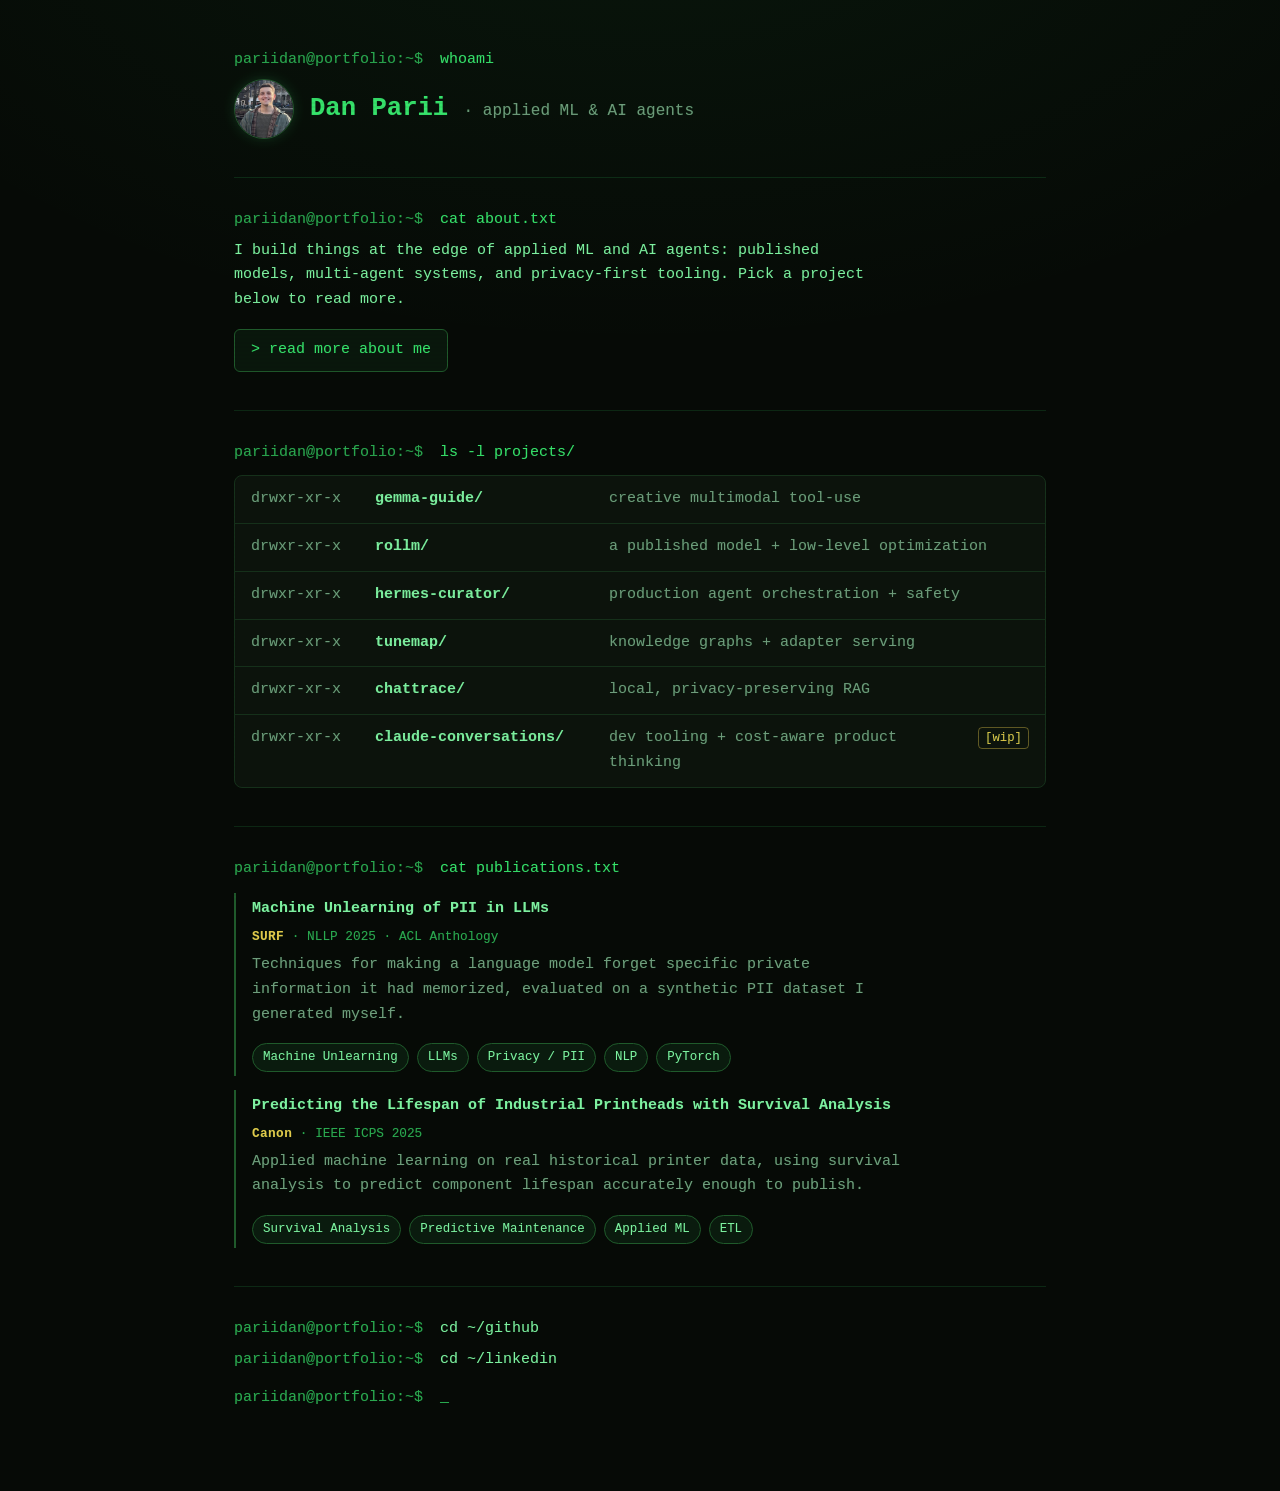
==== commit 6067bdd1: "- enhance profile page" ====
--- a/index.html
+++ b/index.html
@@ -3,7 +3,7 @@
 <head>
   <meta charset="utf-8" />
   <meta name="viewport" content="width=device-width, initial-scale=1" />
-  <title>Dan Parii — ~/projects</title>
+  <title>Dan Parii · ~/projects</title>
   <meta name="description" content="Projects and publications in applied ML, LLMs, and AI agents by Dan Parii." />
   <link rel="stylesheet" href="style.css" />
 </head>
@@ -13,11 +13,15 @@
 <main class="terminal">
 
   <div class="term-line"><span class="prompt">pariidan@portfolio:~$</span> whoami</div>
-  <div class="term-out name">Dan Parii <span class="muted">&mdash; applied ML &amp; AI agents</span></div>
+  <div class="idline">
+    <img class="avatar" src="assets/me/photo.jpg" alt="Dan Parii" />
+    <div class="term-out name">Dan Parii <span class="muted">· applied ML &amp; AI agents</span></div>
+  </div>
 
   <div class="term-line"><span class="prompt">pariidan@portfolio:~$</span> cat about.txt</div>
-  <div class="term-out">I build things at the edge of applied ML and AI agents &mdash; published
+  <div class="term-out">I build things at the edge of applied ML and AI agents: published
   models, multi-agent systems, and privacy-first tooling. Pick a project below to read more.</div>
+  <div class="term-out"><a class="btn" href="about.html">&gt; read more about me</a></div>
 
   <div class="term-line"><span class="prompt">pariidan@portfolio:~$</span> ls -l projects/</div>
   <div class="listing">
@@ -44,18 +48,21 @@
   <div class="term-line"><span class="prompt">pariidan@portfolio:~$</span> cat publications.txt</div>
   <div class="pubs">
     <div class="pub">
-      <div class="pub-title"><a href="https://github.com/pariidanDKE/Toward-Practical-PII-Unlearning">Machine Unlearning of PII in LLMs</a></div>
-      <div class="pub-venue">NLLP 2025 · peer-reviewed</div>
+      <div class="pub-title"><a href="pubs/pii-unlearning.html">Machine Unlearning of PII in LLMs</a></div>
+      <div class="pub-venue"><span class="pub-co">SURF</span> · NLLP 2025 · ACL Anthology</div>
       <div class="pub-desc">Techniques for making a language model forget specific private information it had memorized, evaluated on a synthetic PII dataset I generated myself.</div>
+      <ul class="tags pub-tags"><li>Machine Unlearning</li><li>LLMs</li><li>Privacy / PII</li><li>NLP</li><li>PyTorch</li></ul>
     </div>
     <div class="pub">
-      <div class="pub-title">Survival Analysis for Printhead Lifespan Prediction</div>
-      <div class="pub-venue">Canon · applied research</div>
+      <div class="pub-title"><a href="pubs/printhead-survival.html">Predicting the Lifespan of Industrial Printheads with Survival Analysis</a></div>
+      <div class="pub-venue"><span class="pub-co">Canon</span> · IEEE ICPS 2025</div>
       <div class="pub-desc">Applied machine learning on real historical printer data, using survival analysis to predict component lifespan accurately enough to publish.</div>
+      <ul class="tags pub-tags"><li>Survival Analysis</li><li>Predictive Maintenance</li><li>Applied ML</li><li>ETL</li></ul>
     </div>
   </div>
 
   <div class="term-line"><span class="prompt">pariidan@portfolio:~$</span> <a class="ext" href="https://github.com/pariidanDKE">cd ~/github</a></div>
+  <div class="term-line same"><span class="prompt">pariidan@portfolio:~$</span> <a class="ext" href="https://www.linkedin.com/in/danparii27">cd ~/linkedin</a></div>
   <div class="term-line cursor"><span class="prompt">pariidan@portfolio:~$</span> <span class="blink">_</span></div>
 
 </main>
--- a/style.css
+++ b/style.css
@@ -73,11 +73,32 @@
   padding: 48px 24px 80px;
 }
 
-.term-line { margin-top: 22px; word-break: break-word; }
-.term-line:first-child { margin-top: 0; }
+.term-line {
+  margin-top: 38px;
+  padding-top: 30px;
+  border-top: 1px solid rgba(54, 227, 107, 0.14);
+  word-break: break-word;
+}
+.term-line:first-child { margin-top: 0; padding-top: 0; border-top: none; }
+/* lines that belong to the previous exchange — no divider, tight spacing */
+.term-line.same { margin-top: 6px; padding-top: 0; border-top: none; }
 .prompt { color: var(--green-dim); margin-right: 8px; user-select: none; }
 .term-out { color: var(--green-soft); margin: 6px 0 0; max-width: 70ch; }
 .term-out.name { font-size: 1.6rem; font-weight: 700; color: var(--green); }
+.term-out .btn { margin-top: 10px; }
+
+/* landing avatar */
+.idline { display: flex; align-items: center; gap: 16px; margin-top: 6px; }
+.idline .term-out.name { margin-top: 0; }
+.avatar {
+  width: 60px;
+  height: 60px;
+  border-radius: 50%;
+  object-fit: cover;
+  border: 1px solid var(--border-bright);
+  box-shadow: 0 0 12px rgba(54, 227, 107, 0.18);
+  filter: saturate(0.9);
+}
 .muted { color: var(--muted); font-weight: 400; font-size: 1rem; }
 
 /* project listing (ls -l) */
@@ -119,11 +140,17 @@
   padding: 4px 0 4px 16px;
 }
 .pub-title { color: var(--green-soft); font-weight: 600; }
-.pub-venue { color: var(--green-dim); font-size: 0.85em; margin-top: 2px; }
-.pub-desc { color: var(--muted); margin-top: 4px; max-width: 72ch; }
+.pub-venue { color: var(--green-dim); font-size: 0.85em; margin-top: 4px; }
+.pub-co {
+  color: var(--amber);
+  font-weight: 700;
+  letter-spacing: 0.03em;
+}
+.pub-desc { color: var(--muted); margin-top: 6px; max-width: 72ch; }
+.pub-tags { margin-top: 10px; }
 
 .ext { color: var(--green-soft); }
-.cursor { margin-top: 26px; }
+.cursor { margin-top: 14px; padding-top: 0; border-top: none; }
 
 /* ============================================================
    PROJECT PAGES — dark & readable
@@ -148,6 +175,7 @@
 }
 .proj-head h1 .sub { font-size: 0.5em; color: var(--muted); font-weight: 400; }
 .proj-beat { color: var(--green-dim); margin: 8px 0 0; }
+.authors { color: var(--muted); font-size: 0.9rem; margin: 6px 0 0; font-style: italic; }
 
 .wip-badge {
   display: inline-block;
@@ -180,6 +208,7 @@
 .links { display: flex; flex-wrap: wrap; gap: 12px; margin-top: 20px; }
 .btn {
   font-family: var(--mono);
+  display: inline-block;
   color: var(--green);
   border: 1px solid var(--border-bright);
   background: rgba(54, 227, 107, 0.06);
@@ -220,6 +249,24 @@
 }
 .prose p { margin: 0 0 16px; }
 
+/* abstract block */
+.abstract {
+  margin: 32px 0;
+  border-left: 3px solid var(--border-bright);
+  background: var(--bg-soft);
+  border-radius: 0 8px 8px 0;
+  padding: 20px 24px;
+}
+.abstract h2 { margin: 0 0 10px; font-size: 1.05rem; font-family: var(--mono); }
+.abstract p {
+  font-family: var(--sans);
+  color: var(--text);
+  font-size: 1rem;
+  line-height: 1.75;
+  margin: 0;
+  text-shadow: none;
+}
+
 .gallery {
   display: grid;
   grid-template-columns: repeat(auto-fit, minmax(260px, 1fr));
@@ -262,6 +309,95 @@
   font-weight: 700;
 }
 
+/* about page */
+.about-head {
+  display: flex;
+  align-items: center;
+  gap: 28px;
+  border-bottom: 1px solid var(--border);
+  padding-bottom: 28px;
+}
+.about-photo {
+  width: 150px;
+  flex: none;
+  border-radius: 12px;
+  border: 1px solid var(--border-bright);
+  box-shadow: 0 0 18px rgba(54, 227, 107, 0.15);
+  object-fit: cover;
+}
+.about-intro h1 {
+  font-family: var(--mono);
+  font-size: clamp(1.8rem, 5vw, 2.4rem);
+  margin: 0;
+  color: var(--green);
+}
+.about-loc { color: var(--muted); font-size: 0.9rem; margin: 8px 0 0; }
+.about-intro .links { margin-top: 16px; }
+
+.role { margin-top: 44px; }
+.role > h2 { font-family: var(--mono); font-size: 1.1rem; margin: 0 0 18px; }
+
+/* timeline (experience + education) */
+.timeline { border-left: 1px solid var(--border-bright); margin-left: 6px; }
+.tl-item { position: relative; padding: 0 0 26px 26px; }
+.tl-item:last-child { padding-bottom: 0; }
+.tl-item::before {
+  content: "";
+  position: absolute;
+  left: -5px;
+  top: 6px;
+  width: 9px;
+  height: 9px;
+  border-radius: 50%;
+  background: var(--green);
+  box-shadow: 0 0 8px rgba(54, 227, 107, 0.6);
+}
+.tl-head { display: flex; flex-wrap: wrap; align-items: baseline; gap: 4px 10px; }
+.tl-role { font-family: var(--mono); color: var(--green-soft); font-weight: 700; font-size: 1.05rem; }
+.tl-co { font-family: var(--mono); color: var(--green-dim); }
+.tl-dates {
+  margin-left: auto;
+  color: var(--muted);
+  font-size: 0.82rem;
+  white-space: nowrap;
+}
+.tl-desc {
+  font-family: var(--sans);
+  color: var(--text);
+  line-height: 1.7;
+  margin: 8px 0 0;
+  text-shadow: none;
+}
+.tl-sub { color: var(--muted); margin: 6px 0 0; font-size: 0.95rem; }
+.tl-grade { color: var(--amber); }
+
+/* languages */
+.langs {
+  list-style: none;
+  margin: 0;
+  padding: 0;
+  display: grid;
+  grid-template-columns: repeat(auto-fit, minmax(180px, 1fr));
+  gap: 12px;
+}
+.langs li {
+  display: flex;
+  justify-content: space-between;
+  align-items: baseline;
+  gap: 12px;
+  border: 1px solid var(--border);
+  background: var(--bg-soft);
+  border-radius: 8px;
+  padding: 10px 16px;
+}
+.lang { color: var(--green-soft); font-weight: 600; }
+.lang-level { color: var(--muted); font-size: 0.85rem; }
+
+@media (max-width: 560px) {
+  .about-head { flex-direction: column; align-items: flex-start; text-align: left; }
+  .about-photo { width: 130px; }
+}
+
 .proj-foot {
   margin-top: 48px;
   padding-top: 24px;
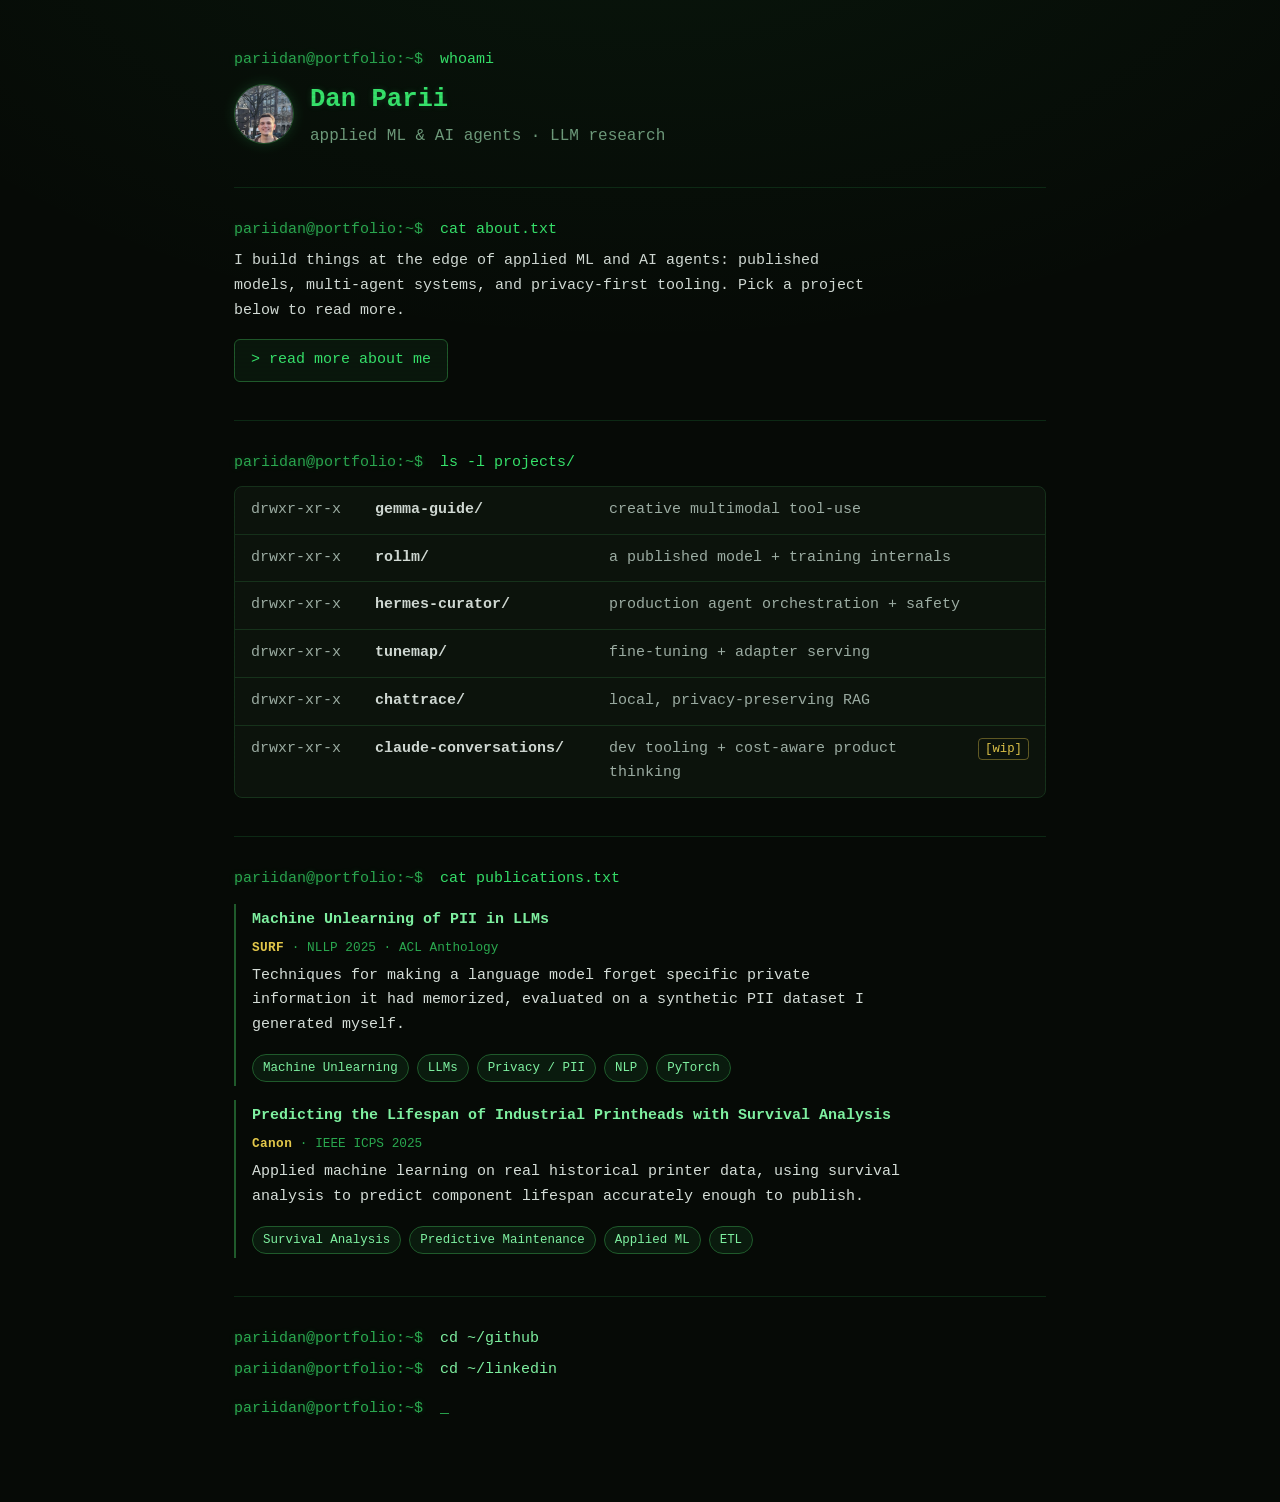
==== commit df7b73eb: "Reframe TuneMap around fine-tuning, vLLM serving, and evaluation Lead with the fine-tuned LoRA text-" ====
--- a/index.html
+++ b/index.html
@@ -5,6 +5,16 @@
   <meta name="viewport" content="width=device-width, initial-scale=1" />
   <title>Dan Parii · ~/projects</title>
   <meta name="description" content="Projects and publications in applied ML, LLMs, and AI agents by Dan Parii." />
+  <link rel="icon" type="image/svg+xml" href="assets/favicon.svg" />
+  <meta property="og:type" content="website" />
+  <meta property="og:title" content="Dan Parii · ~/projects" />
+  <meta property="og:description" content="Projects and publications in applied ML, LLMs, and AI agents by Dan Parii." />
+  <meta property="og:image" content="https://pariidandke.github.io/assets/og.png" />
+  <meta property="og:url" content="https://pariidandke.github.io/" />
+  <meta name="twitter:card" content="summary_large_image" />
+  <meta name="twitter:title" content="Dan Parii · ~/projects" />
+  <meta name="twitter:description" content="Projects and publications in applied ML, LLMs, and AI agents by Dan Parii." />
+  <meta name="twitter:image" content="https://pariidandke.github.io/assets/og.png" />
   <link rel="stylesheet" href="style.css" />
 </head>
 <body class="crt">
@@ -15,7 +25,10 @@
   <div class="term-line"><span class="prompt">pariidan@portfolio:~$</span> whoami</div>
   <div class="idline">
     <img class="avatar" src="assets/me/photo.jpg" alt="Dan Parii" />
-    <div class="term-out name">Dan Parii <span class="muted">· applied ML &amp; AI agents</span></div>
+    <div class="idtext">
+      <div class="term-out name">Dan Parii</div>
+      <div class="term-out tagline-line muted">applied ML &amp; AI agents · LLM research</div>
+    </div>
   </div>
 
   <div class="term-line"><span class="prompt">pariidan@portfolio:~$</span> cat about.txt</div>
@@ -29,13 +42,13 @@
       <span class="perm">drwxr-xr-x</span><span class="dir">gemma-guide/</span><span class="beat">creative multimodal tool-use</span>
     </a>
     <a class="entry" href="projects/rollm.html">
-      <span class="perm">drwxr-xr-x</span><span class="dir">rollm/</span><span class="beat">a published model + low-level optimization</span>
+      <span class="perm">drwxr-xr-x</span><span class="dir">rollm/</span><span class="beat">a published model + training internals</span>
     </a>
     <a class="entry" href="projects/hermes-curator.html">
       <span class="perm">drwxr-xr-x</span><span class="dir">hermes-curator/</span><span class="beat">production agent orchestration + safety</span>
     </a>
     <a class="entry" href="projects/tunemap.html">
-      <span class="perm">drwxr-xr-x</span><span class="dir">tunemap/</span><span class="beat">knowledge graphs + adapter serving</span>
+      <span class="perm">drwxr-xr-x</span><span class="dir">tunemap/</span><span class="beat">fine-tuning + adapter serving</span>
     </a>
     <a class="entry" href="projects/chattrace.html">
       <span class="perm">drwxr-xr-x</span><span class="dir">chattrace/</span><span class="beat">local, privacy-preserving RAG</span>
--- a/style.css
+++ b/style.css
@@ -12,7 +12,8 @@
   --green: #36e36b;          /* primary terminal green */
   --green-dim: #2aa84f;
   --green-soft: #7ef0a0;
-  --text: #c9f0d4;           /* readable body on project pages */
+  --text: #d4ddd7;           /* light near-neutral for reading text */
+  --text-dim: #9fb0a6;       /* secondary reading text */
   --muted: #6f9c7c;
   --amber: #e3c84a;
   --mono: ui-monospace, "SF Mono", SFMono-Regular, "JetBrains Mono", Menlo,
@@ -30,7 +31,7 @@
   background:
     radial-gradient(900px 500px at 50% -10%, rgba(54, 227, 107, 0.06), transparent),
     var(--bg);
-  color: var(--green);
+  color: var(--text);
   font-family: var(--mono);
   font-size: 15px;
   line-height: 1.65;
@@ -57,7 +58,10 @@
   mix-blend-mode: multiply;
   opacity: 0.5;
 }
-.crt { text-shadow: 0 0 1px rgba(54, 227, 107, 0.25); }
+/* keep the glow only on the headline accents, not body text */
+.name, .prompt, .section-title, .proj-head h1 {
+  text-shadow: 0 0 6px rgba(54, 227, 107, 0.2);
+}
 
 @media (prefers-reduced-motion: no-preference) {
   .blink { animation: blink 1.1s steps(1) infinite; }
@@ -78,23 +82,29 @@
   padding-top: 30px;
   border-top: 1px solid rgba(54, 227, 107, 0.14);
   word-break: break-word;
+  color: var(--green);
 }
 .term-line:first-child { margin-top: 0; padding-top: 0; border-top: none; }
 /* lines that belong to the previous exchange — no divider, tight spacing */
 .term-line.same { margin-top: 6px; padding-top: 0; border-top: none; }
 .prompt { color: var(--green-dim); margin-right: 8px; user-select: none; }
-.term-out { color: var(--green-soft); margin: 6px 0 0; max-width: 70ch; }
+.term-out { color: var(--text); margin: 6px 0 0; max-width: 70ch; }
 .term-out.name { font-size: 1.6rem; font-weight: 700; color: var(--green); }
 .term-out .btn { margin-top: 10px; }
 
 /* landing avatar */
 .idline { display: flex; align-items: center; gap: 16px; margin-top: 6px; }
+.idtext { min-width: 0; }
 .idline .term-out.name { margin-top: 0; }
+.tagline-line { margin-top: 2px; font-size: 1rem; }
 .avatar {
   width: 60px;
   height: 60px;
+  flex: 0 0 60px;
+  aspect-ratio: 1 / 1;
   border-radius: 50%;
   object-fit: cover;
+  object-position: center 14%;
   border: 1px solid var(--border-bright);
   box-shadow: 0 0 12px rgba(54, 227, 107, 0.18);
   filter: saturate(0.9);
@@ -121,10 +131,10 @@
 }
 .entry:last-child { border-bottom: none; }
 .entry:hover { background: rgba(54, 227, 107, 0.1); color: #fff; }
-.entry .perm { color: var(--muted); }
-.entry .dir { color: var(--green-soft); font-weight: 600; }
-.entry:hover .dir { color: #fff; }
-.entry .beat { color: var(--muted); }
+.entry .perm { color: var(--text-dim); }
+.entry .dir { color: var(--text); font-weight: 600; }
+.entry:hover .dir { color: var(--green-soft); }
+.entry .beat { color: var(--text-dim); }
 .entry .wip {
   color: var(--amber);
   font-size: 0.82em;
@@ -146,7 +156,7 @@
   font-weight: 700;
   letter-spacing: 0.03em;
 }
-.pub-desc { color: var(--muted); margin-top: 6px; max-width: 72ch; }
+.pub-desc { color: var(--text); margin-top: 6px; max-width: 72ch; }
 .pub-tags { margin-top: 10px; }
 
 .ext { color: var(--green-soft); }
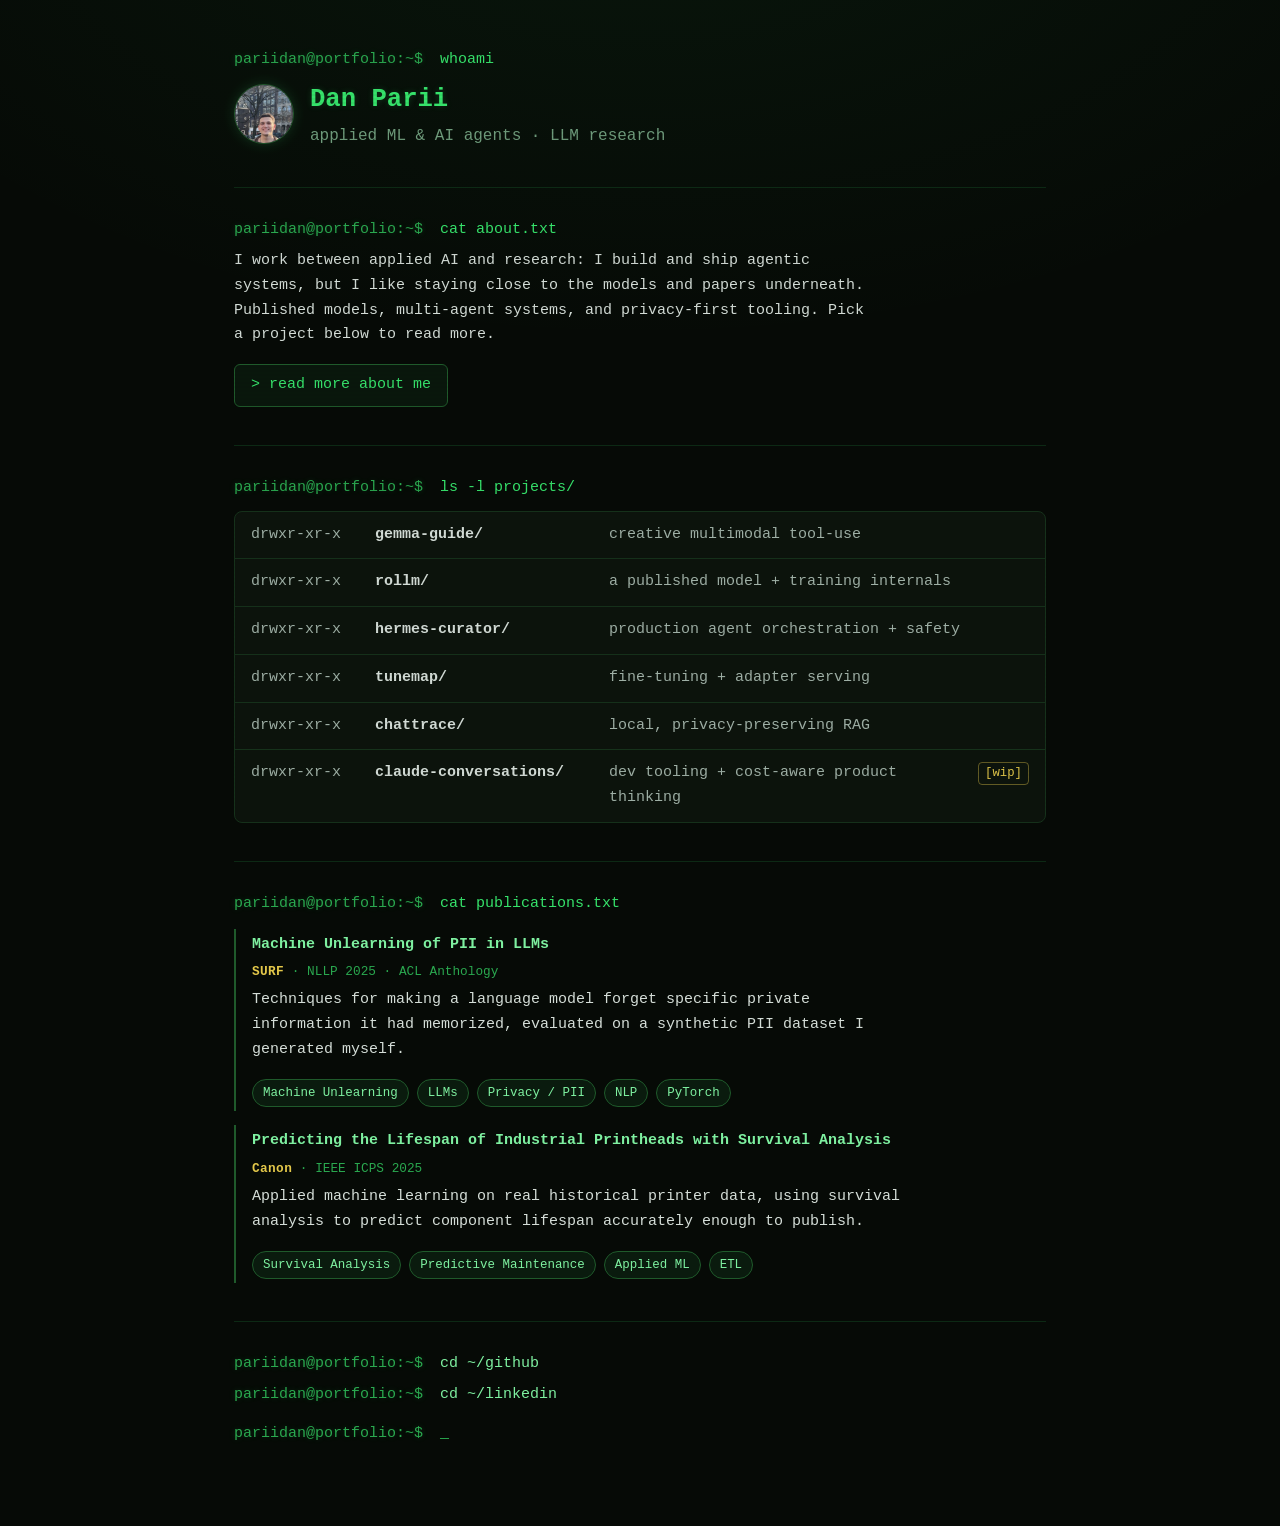
==== commit 3365e816: "Reframe landing intro to balance applied AI and research Co-Authored-By: Claude Opus 4.8 (1M context" ====
--- a/index.html
+++ b/index.html
@@ -32,8 +32,9 @@
   </div>
 
   <div class="term-line"><span class="prompt">pariidan@portfolio:~$</span> cat about.txt</div>
-  <div class="term-out">I build things at the edge of applied ML and AI agents: published
-  models, multi-agent systems, and privacy-first tooling. Pick a project below to read more.</div>
+  <div class="term-out">I work between applied AI and research: I build and ship agentic systems, but
+  I like staying close to the models and papers underneath. Published models, multi-agent systems,
+  and privacy-first tooling. Pick a project below to read more.</div>
   <div class="term-out"><a class="btn" href="about.html">&gt; read more about me</a></div>
 
   <div class="term-line"><span class="prompt">pariidan@portfolio:~$</span> ls -l projects/</div>
